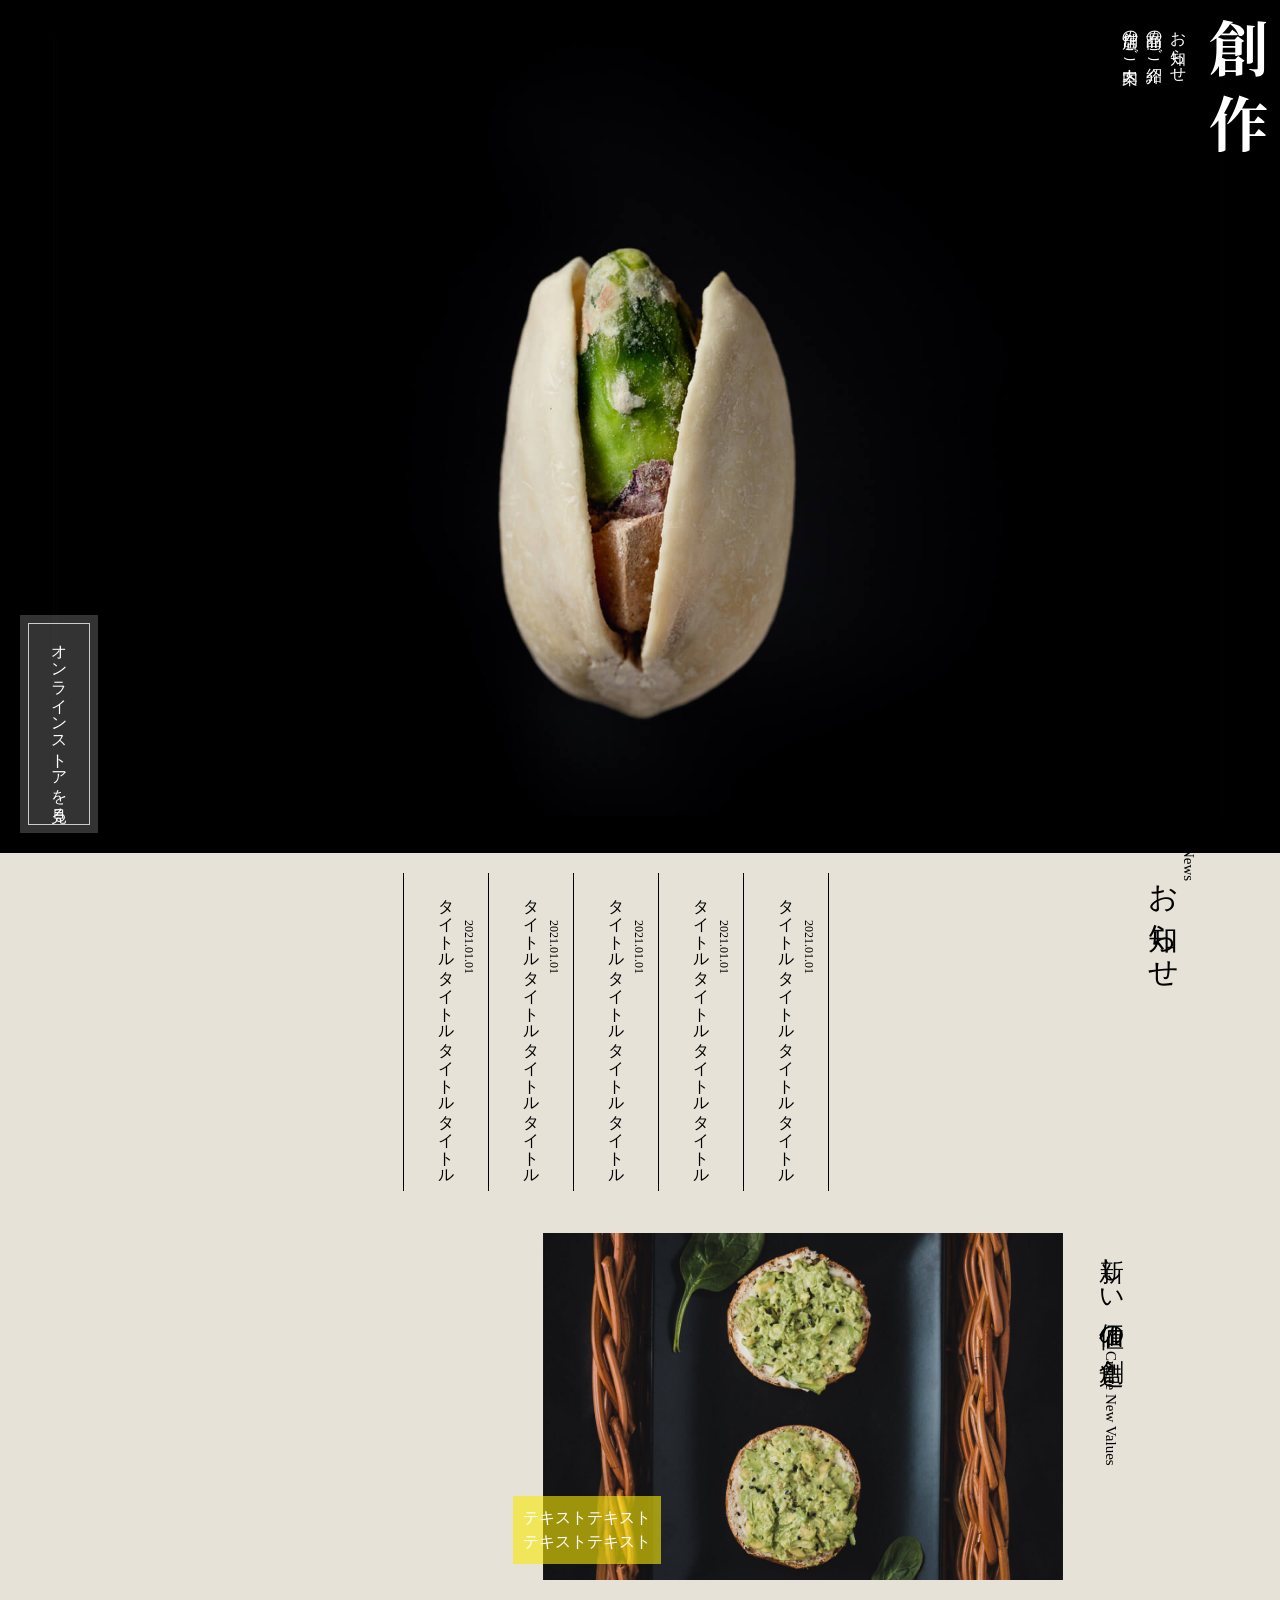
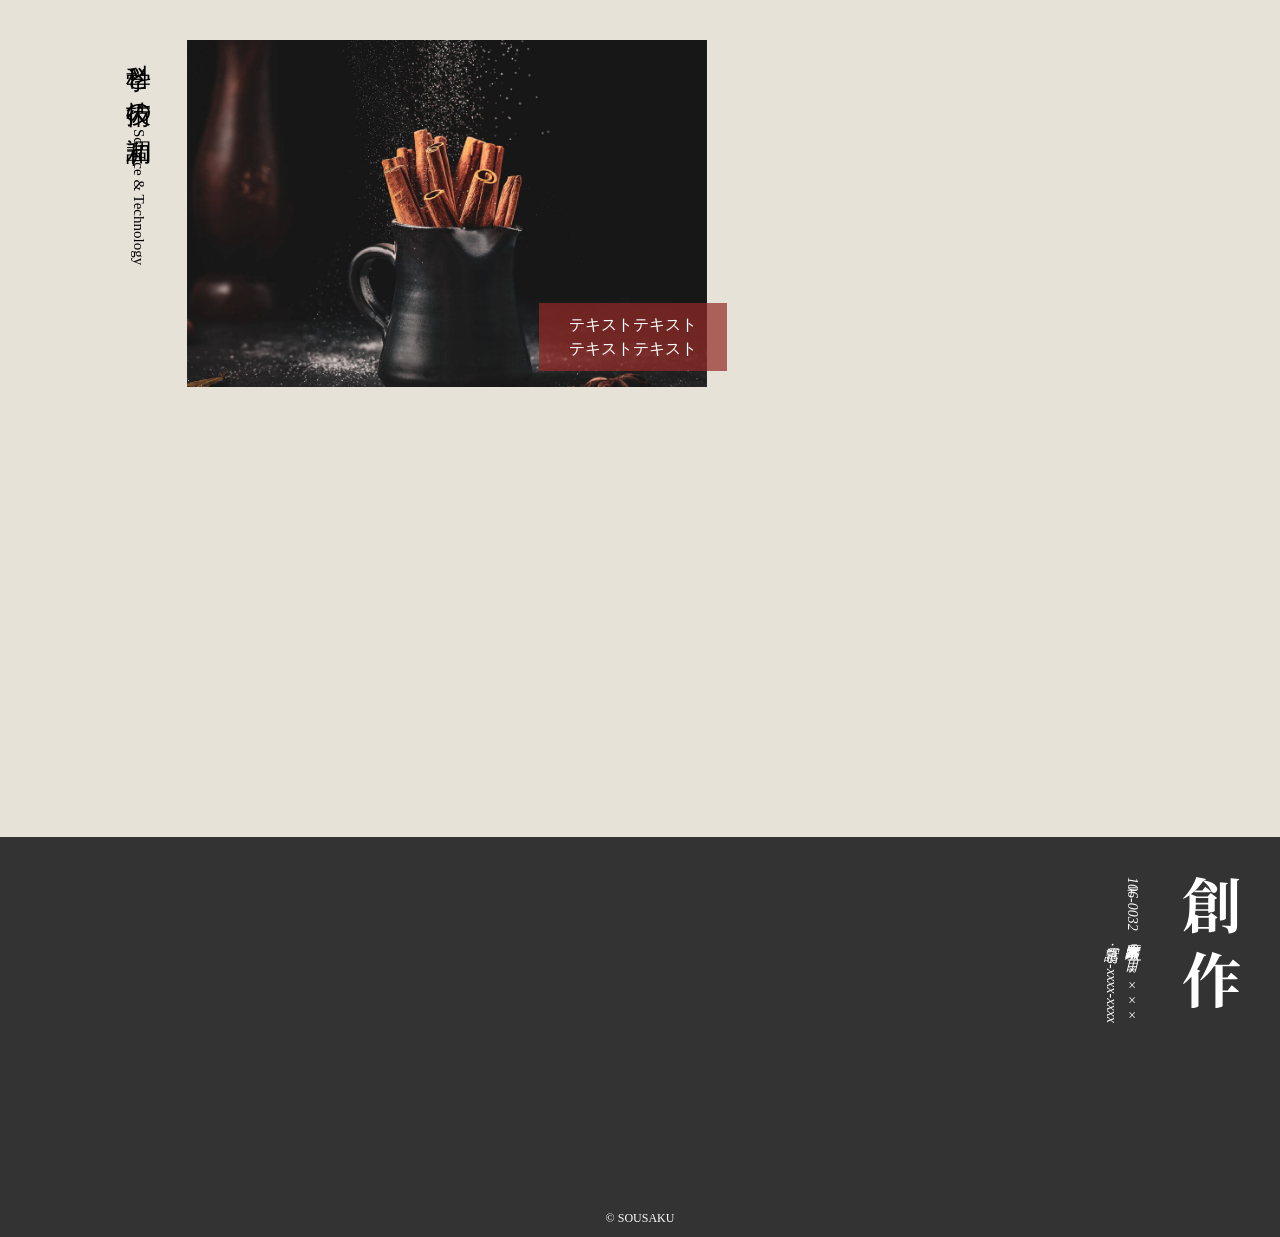
==== index.html @ 6a58b5ee "Update index.html" ====
<!DOCTYPE html>
<html lang="ja">
<head>
  <meta charset="UTF-8">
  <meta name="viewport" content="width=device-width, initial-scale=1.0">
  <title>創作</title>

  <link rel="stylesheet" href="https://rie-effort.github.io/engineer_practice3/style.css">
</head>
<body>
    <header id="header">
      <div class="header-img-wrapper">
  <img src="https://rie-effort.github.io/engineer_practice3/mainvisual-pc.jpg" alt="Main visual">
  <div class="onlinestore">
    <a href="#" target="_blank">オンラインストアを見る</a>
  </div>
</div>
  <div class="flex">
    <h1 class="container">
    <a href="#"><img src="https://rie-effort.github.io/engineer_practice3/logo.svg" alt="創作"></a>
  </h1>
  <nav id="nav">
    <ul>
    <li><a href="#news">お知らせ</a></li>
    <li><a href="#products">商品のご紹介</a></li>
    <li><a href="#stores">店舗のご案内</a></li>
  </ul>
  </nav>
</div>
</header>
<main>
  <section id="news">
    <h2 class="section-title">
      <span class="en">News</span>
      <span class="ja">お知らせ</span>
    </h2>
    <dl class="list">
      <div class="item">
      <dt>2021.01.01</dt>
      <dd>タイトルタイトルタイトルタイトル</dd>
    </div>
    <div class="item">
      <dt>2021.01.01</dt>
      <dd>タイトルタイトルタイトルタイトル</dd>
      </div>
      <div class="item">
      <dt>2021.01.01</dt>
      <dd>タイトルタイトルタイトルタイトル</dd>
    </div>
      <div class="item">
      <dt>2021.01.01</dt>
      <dd>タイトルタイトルタイトルタイトル</dd>
    </div>
      <div class="item">
      <dt>2021.01.01</dt>
      <dd>タイトルタイトルタイトルタイトル</dd>
    </div>
    </dl>
  </section>
  <section id="products1">
    <h2 class="section-title">
    <span class="ja">新しい価値の創造</span>
    <span class="en">Create New Values</span>
  </h2>
    <div class="img">
    <img src="https://rie-effort.github.io/engineer_practice3/products1.jpg" alt="products1">
    <div class="text-overlay">
    <p class="text">テキストテキスト<br>テキストテキスト</p>
  </div>
</div>
  </section>
  <section id="products2">
    <h2 class="section-title">
    <span class="ja">科学と技術の調和</span>
    <span class="en">Science & Technology</span>
    </h2>
    <div class="img">
      <img src="https://rie-effort.github.io/engineer_practice3/products2.jpg" alt="products2">
      <p class="text">テキストテキスト<br>テキストテキスト</p>
  </div>
  </section>
  <div id="map">
    <iframe src="https://www.google.com/maps/embed?pb=!1m18!1m12!1m3!1d3241.6831613967106!2d139.73286700102722!3d35.66017708010212!2m3!1f0!2f0!3f0!3m2!1i1024!2i768!4f13.1!3m3!1m2!1s0x60188b9c2ef8e6c3%3A0xff8de5eeddcd1e17!2z44CSMTA2LTAwMzIg5p2x5Lqs6YO95riv5Yy65YWt5pys5pyo77yV5LiB55uu!5e0!3m2!1sja!2sjp!4v1622980739129!5m2!1sja!2sjp" width="600" height="450" style="border:0;" allowfullscreen="" loading="lazy"></iframe>
  </div>
</main>
<footer id="footer">
  <div class="flex">
      <div class="footer-logo">
        <a href="/"><img src="https://rie-effort.github.io/engineer_practice3/logo.svg" alt="SOUSAKU ロゴ"></a>
      </div>
      <address class="info vertical-text">
        〒106-0032 東京都港区六本木５丁目×××××<br>
        電話：<a href="tel:03-xxxx-xxxx">03-xxxx-xxxx</a>
      </address>
  </div>
</div>
  <p class="copyright">&copy; SOUSAKU</p>
</footer>

</body>
</html>
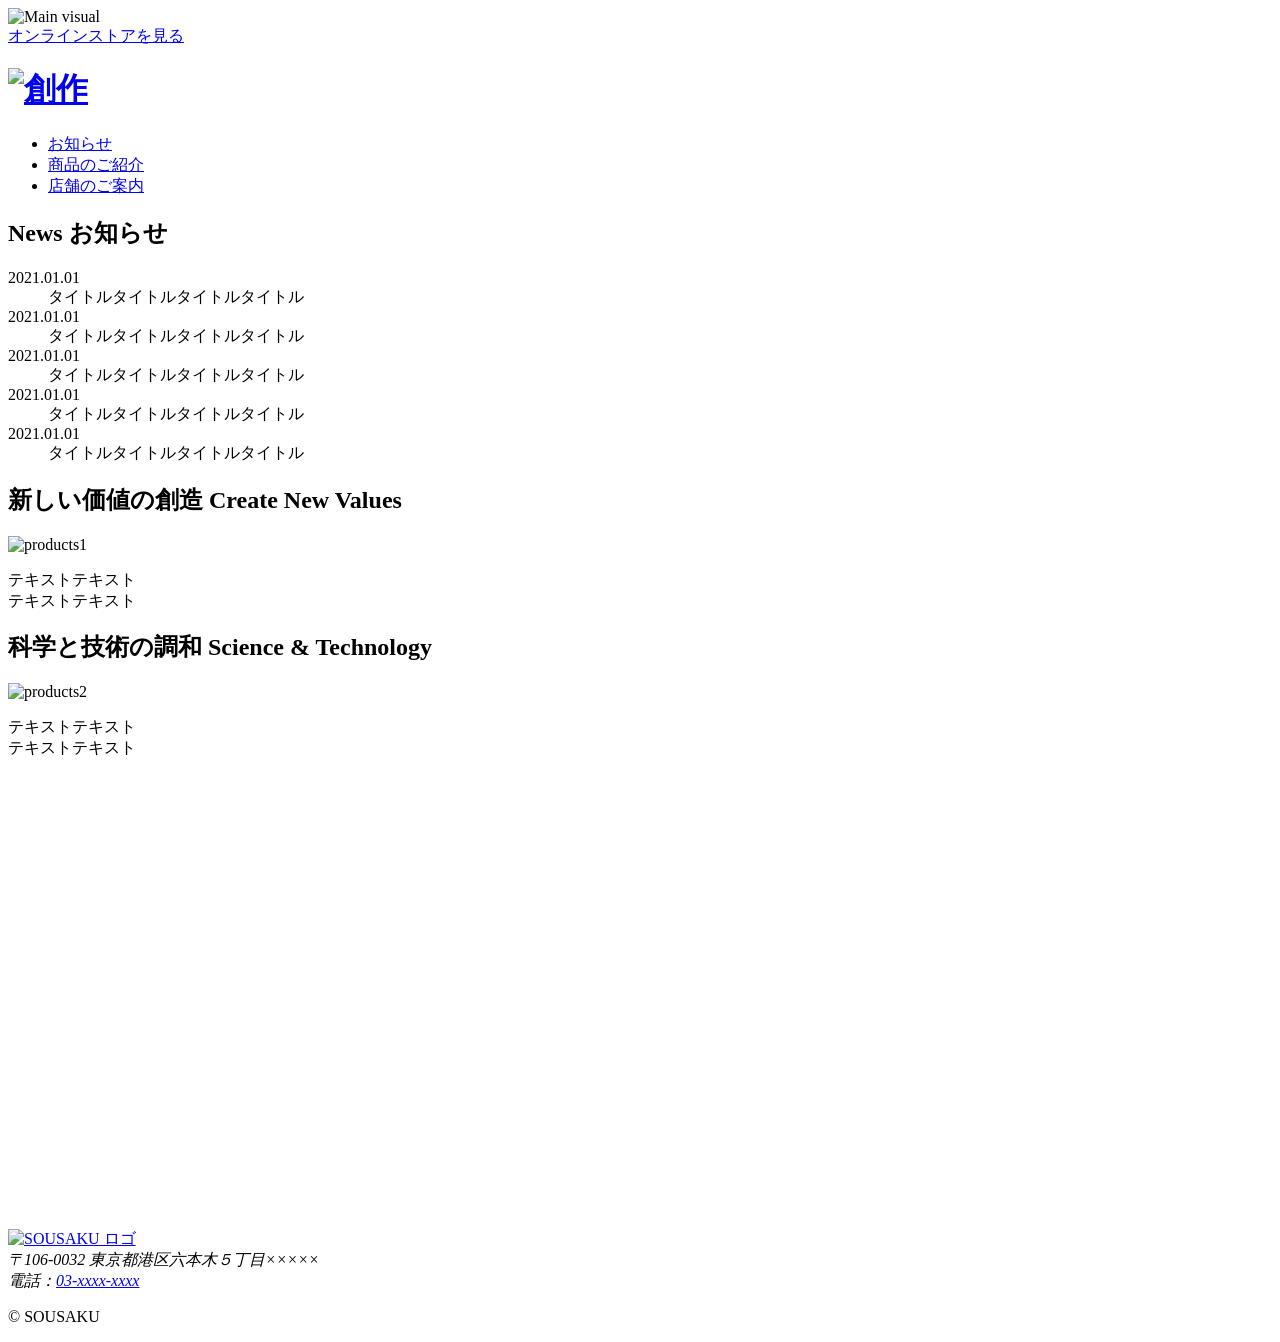
==== commit ced72d7f: "Update index.html" ====
--- a/index.html
+++ b/index.html
@@ -5,19 +5,19 @@
   <meta name="viewport" content="width=device-width, initial-scale=1.0">
   <title>創作</title>
 
-  <link rel="stylesheet" href="https://rie-effort.github.io/engineer_practice3/style.css">
+  <link rel="stylesheet" href="../css/style.css">
 </head>
 <body>
     <header id="header">
       <div class="header-img-wrapper">
-  <img src="https://rie-effort.github.io/engineer_practice3/mainvisual-pc.jpg" alt="Main visual">
+  <img src="../img/mainvisual-pc.jpg" alt="Main visual">
   <div class="onlinestore">
     <a href="#" target="_blank">オンラインストアを見る</a>
   </div>
 </div>
   <div class="flex">
     <h1 class="container">
-    <a href="#"><img src="https://rie-effort.github.io/engineer_practice3/logo.svg" alt="創作"></a>
+    <a href="#"><img src="../img/logo.svg" alt="創作"></a>
   </h1>
   <nav id="nav">
     <ul>
@@ -63,7 +63,7 @@
     <span class="en">Create New Values</span>
   </h2>
     <div class="img">
-    <img src="https://rie-effort.github.io/engineer_practice3/products1.jpg" alt="products1">
+    <img src="../img/products1.jpg" alt="products1">
     <div class="text-overlay">
     <p class="text">テキストテキスト<br>テキストテキスト</p>
   </div>
@@ -75,7 +75,7 @@
     <span class="en">Science & Technology</span>
     </h2>
     <div class="img">
-      <img src="https://rie-effort.github.io/engineer_practice3/products2.jpg" alt="products2">
+      <img src="../img/products2.jpg" alt="products2">
       <p class="text">テキストテキスト<br>テキストテキスト</p>
   </div>
   </section>
@@ -86,7 +86,7 @@
 <footer id="footer">
   <div class="flex">
       <div class="footer-logo">
-        <a href="/"><img src="https://rie-effort.github.io/engineer_practice3/logo.svg" alt="SOUSAKU ロゴ"></a>
+        <a href="/"><img src="../img/logo.svg" alt="SOUSAKU ロゴ"></a>
       </div>
       <address class="info vertical-text">
         〒106-0032 東京都港区六本木５丁目×××××<br>
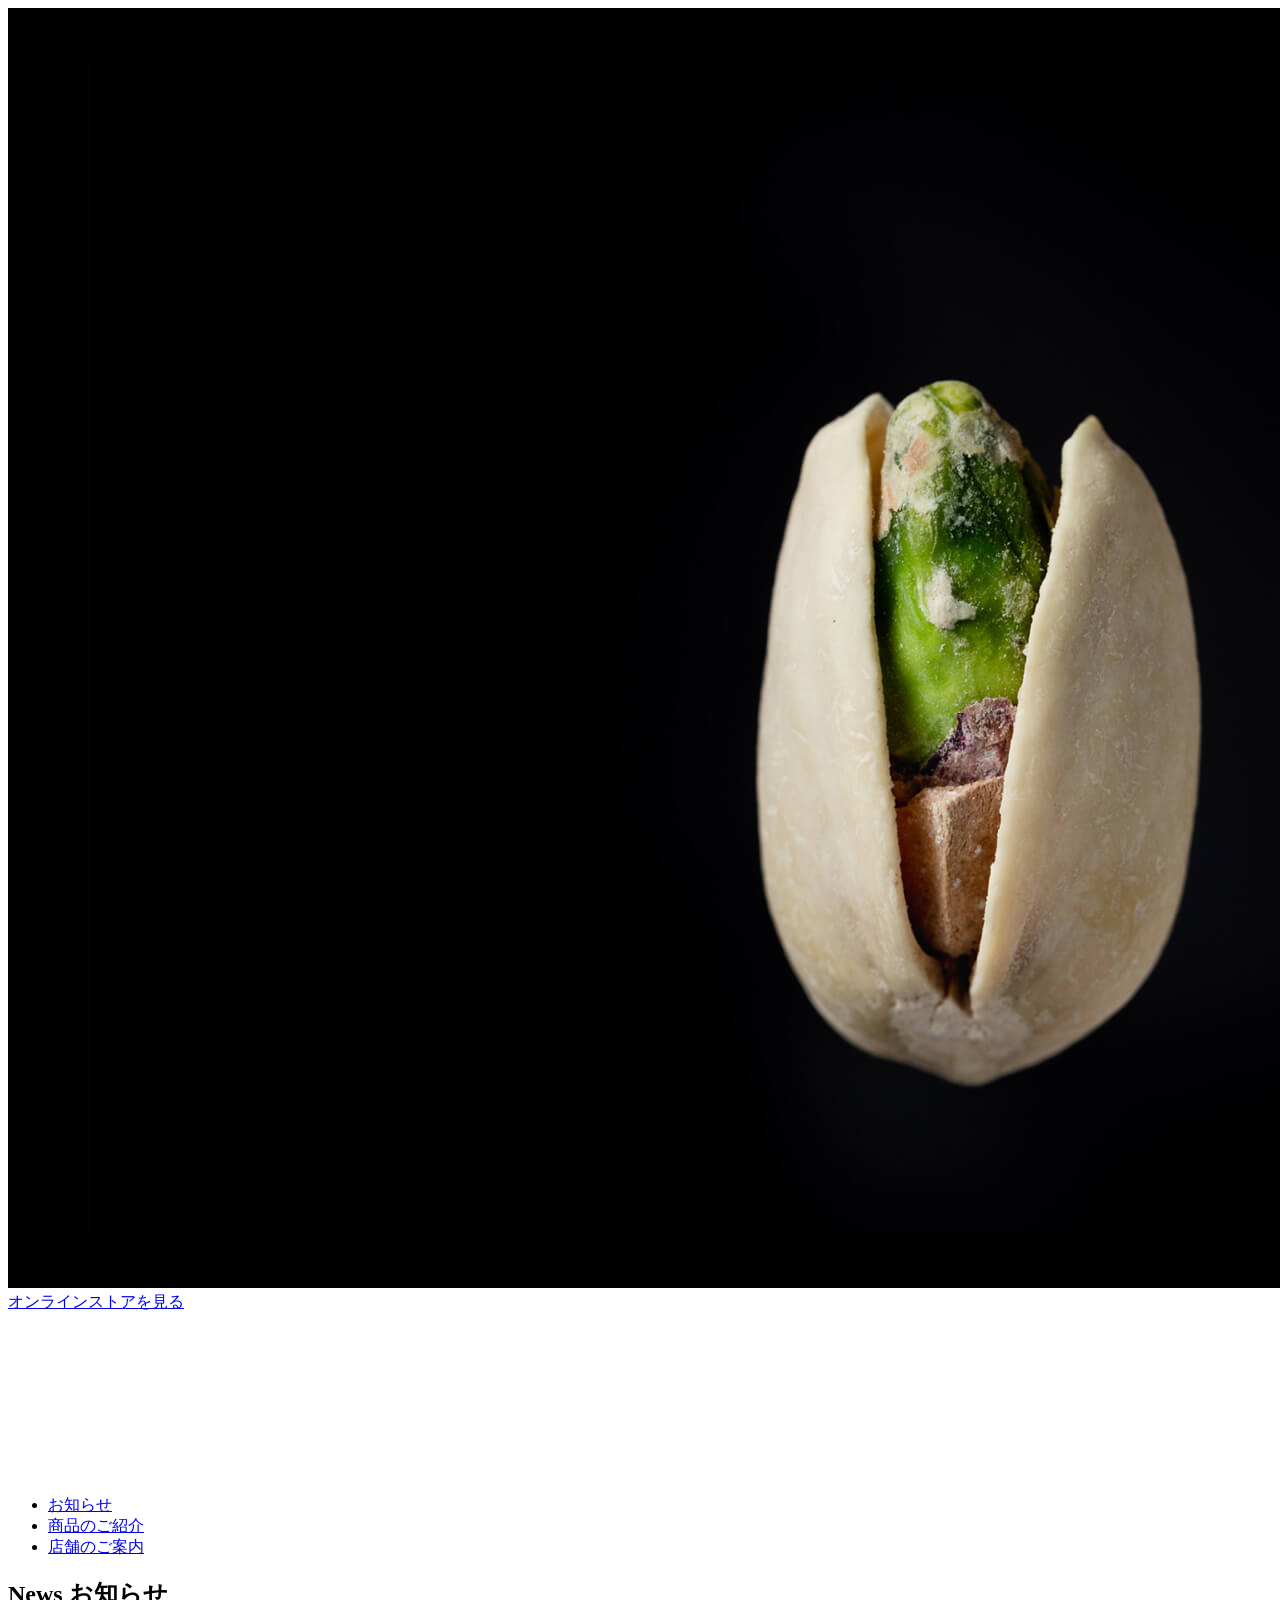
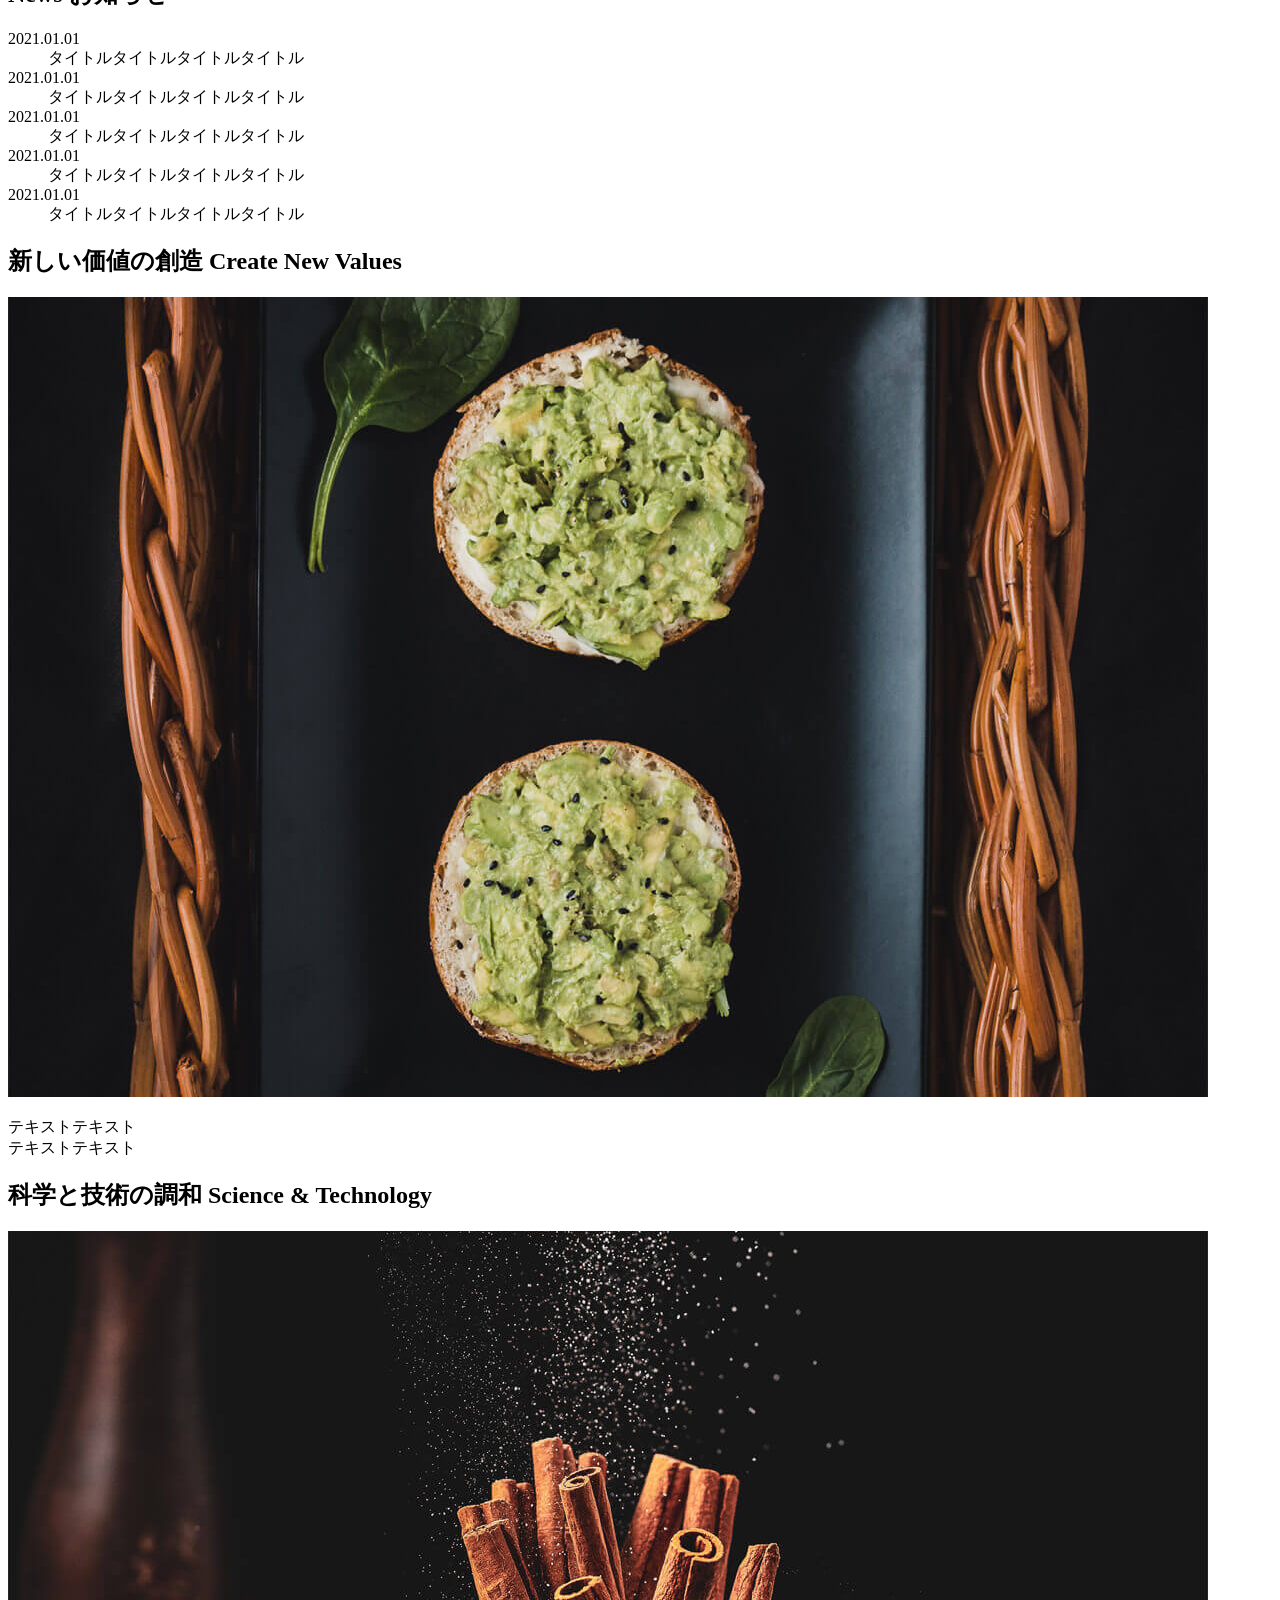
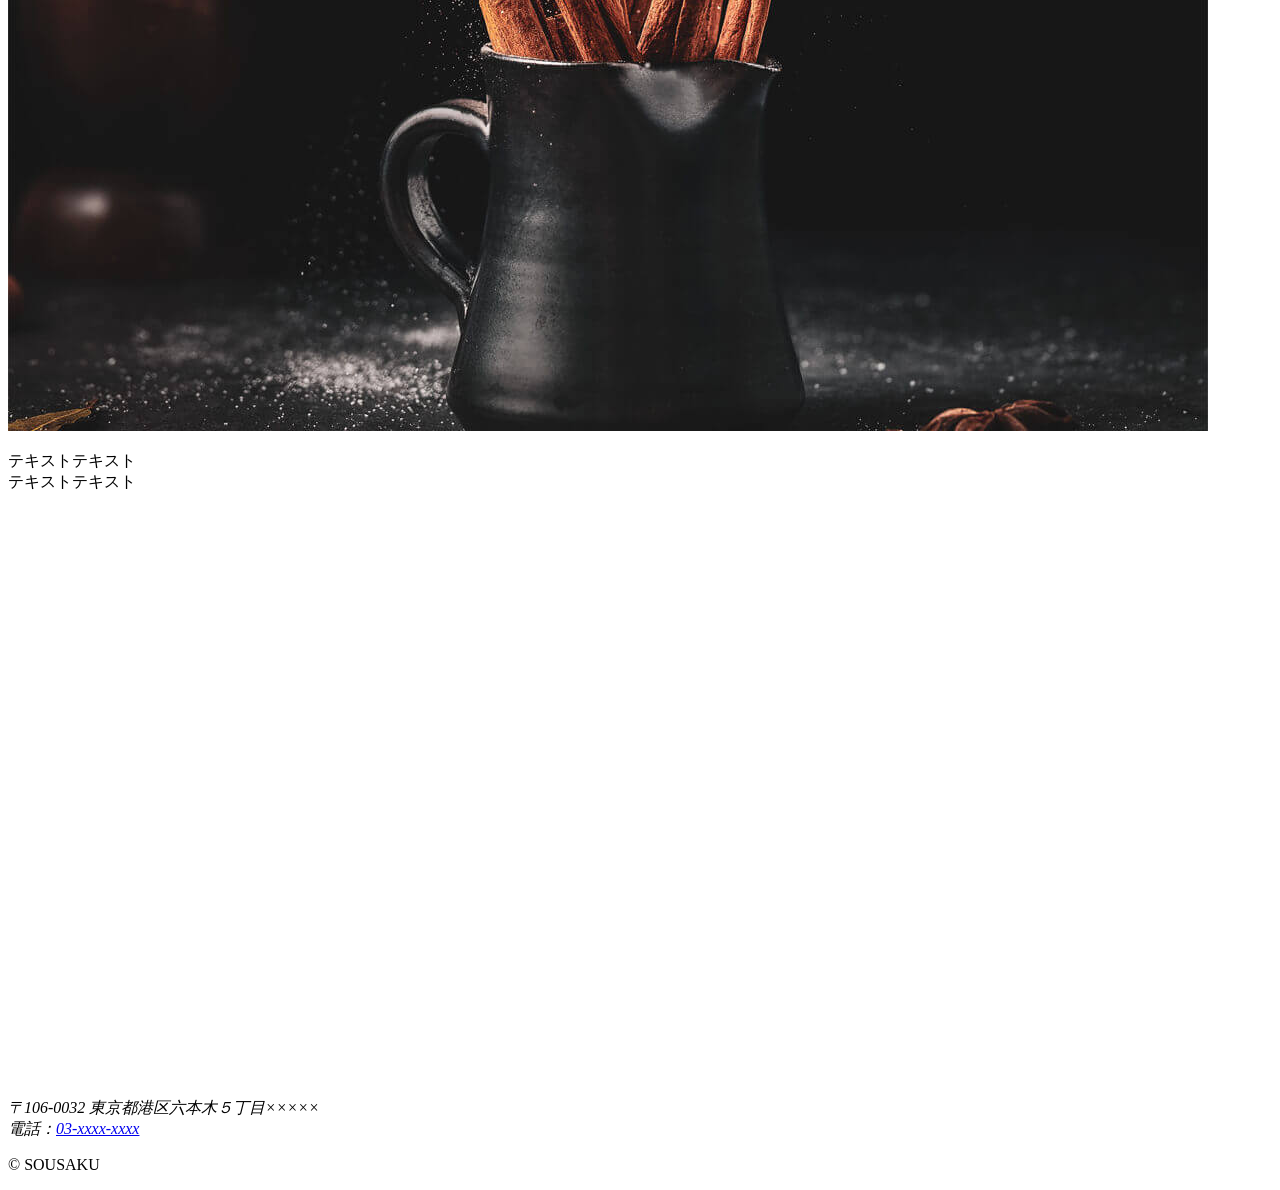
==== commit 6d37f6be: "Update index.html" ====
--- a/index.html
+++ b/index.html
@@ -5,19 +5,19 @@
   <meta name="viewport" content="width=device-width, initial-scale=1.0">
   <title>創作</title>
 
-  <link rel="stylesheet" href="../css/style.css">
+  <link rel="stylesheet" href="https://rie-effort.github.io/engineer_practice3/css/style.css">
 </head>
 <body>
     <header id="header">
       <div class="header-img-wrapper">
-  <img src="../img/mainvisual-pc.jpg" alt="Main visual">
+  <img src="https://rie-effort.github.io/engineer_practice3/mainvisual-pc.jpg" alt="Main visual">
   <div class="onlinestore">
     <a href="#" target="_blank">オンラインストアを見る</a>
   </div>
 </div>
   <div class="flex">
     <h1 class="container">
-    <a href="#"><img src="../img/logo.svg" alt="創作"></a>
+    <a href="#"><img src="https://rie-effort.github.io/engineer_practice3/logo.svg" alt="創作"></a>
   </h1>
   <nav id="nav">
     <ul>
@@ -63,7 +63,7 @@
     <span class="en">Create New Values</span>
   </h2>
     <div class="img">
-    <img src="../img/products1.jpg" alt="products1">
+    <img src="https://rie-effort.github.io/engineer_practice3/products1.jpg" alt="products1">
     <div class="text-overlay">
     <p class="text">テキストテキスト<br>テキストテキスト</p>
   </div>
@@ -75,7 +75,7 @@
     <span class="en">Science & Technology</span>
     </h2>
     <div class="img">
-      <img src="../img/products2.jpg" alt="products2">
+      <img src="https://rie-effort.github.io/engineer_practice3/products2.jpg" alt="products2">
       <p class="text">テキストテキスト<br>テキストテキスト</p>
   </div>
   </section>
@@ -86,7 +86,7 @@
 <footer id="footer">
   <div class="flex">
       <div class="footer-logo">
-        <a href="/"><img src="../img/logo.svg" alt="SOUSAKU ロゴ"></a>
+        <a href="/"><img src="https://rie-effort.github.io/engineer_practice3/logo.svg" alt="SOUSAKU ロゴ"></a>
       </div>
       <address class="info vertical-text">
         〒106-0032 東京都港区六本木５丁目×××××<br>
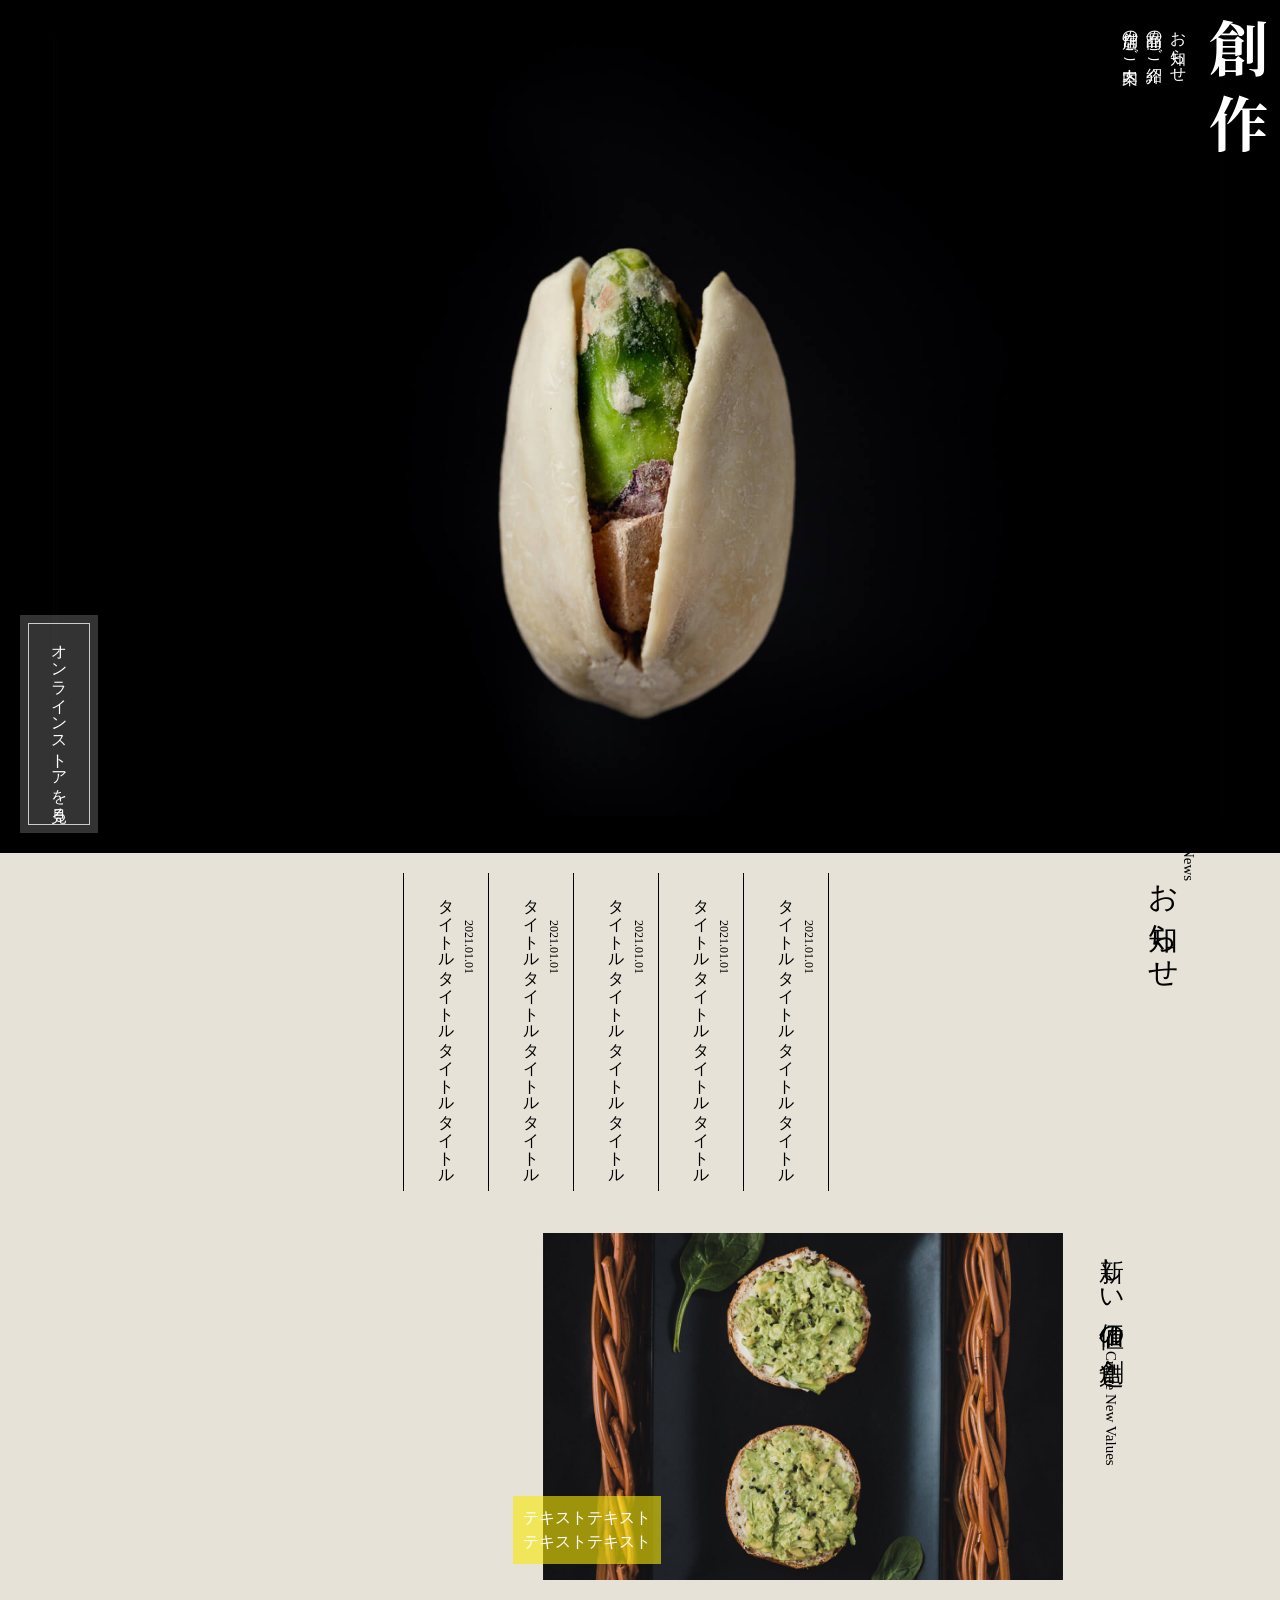
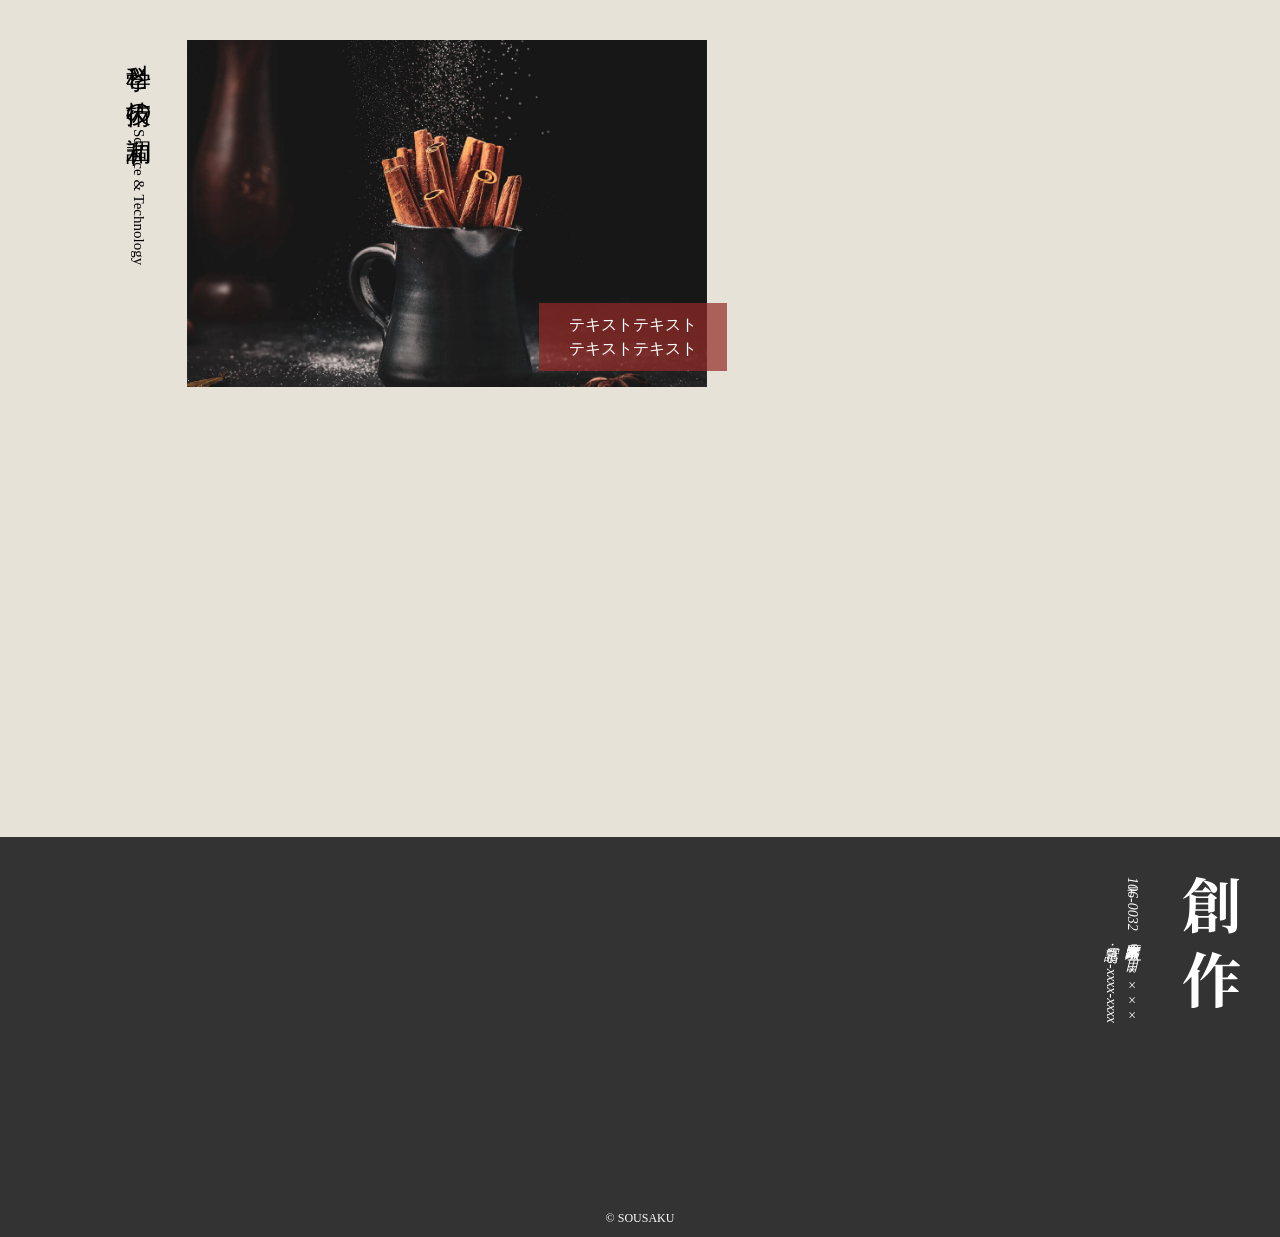
==== commit 7c2aeffe: "Update index.html" ====
--- a/index.html
+++ b/index.html
@@ -5,7 +5,7 @@
   <meta name="viewport" content="width=device-width, initial-scale=1.0">
   <title>創作</title>
 
-  <link rel="stylesheet" href="https://rie-effort.github.io/engineer_practice3/css/style.css">
+  <link rel="stylesheet" href="https://rie-effort.github.io/engineer_practice3/style.css">
 </head>
 <body>
     <header id="header">
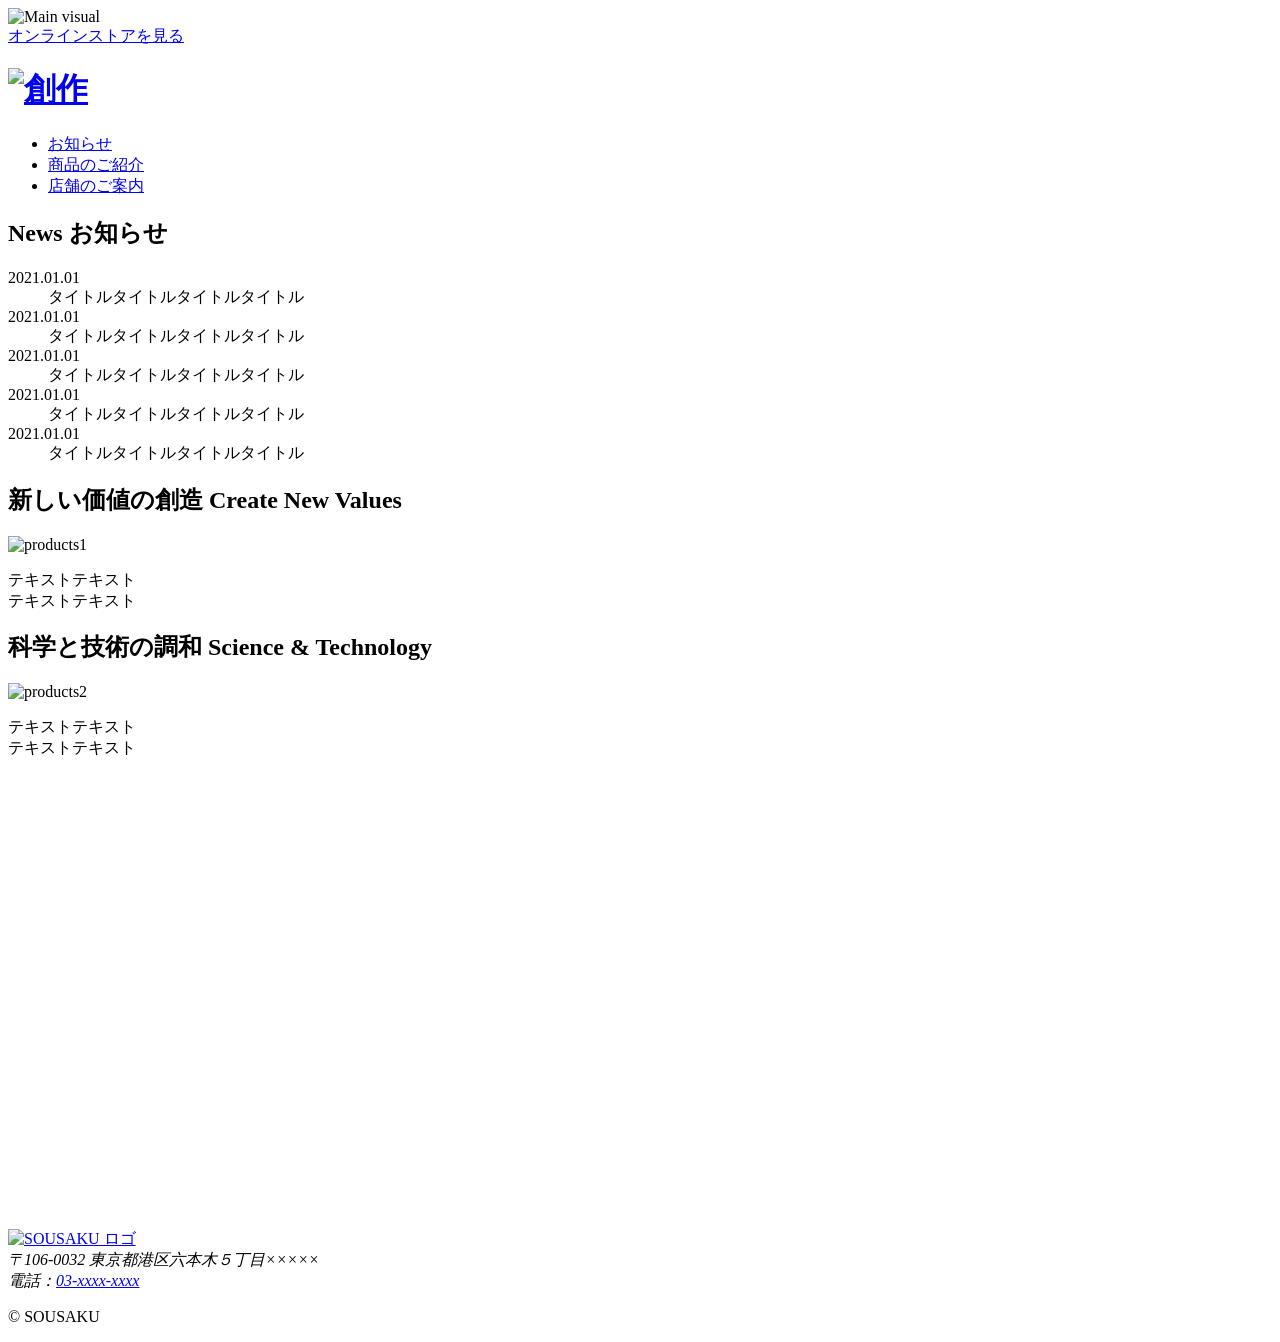
==== commit 3b5420f9: "Update index.html" ====
--- a/index.html
+++ b/index.html
@@ -5,19 +5,19 @@
   <meta name="viewport" content="width=device-width, initial-scale=1.0">
   <title>創作</title>
 
-  <link rel="stylesheet" href="https://rie-effort.github.io/engineer_practice3/style.css">
+  <link rel="stylesheet" href="../css/style.css">
 </head>
 <body>
     <header id="header">
       <div class="header-img-wrapper">
-  <img src="https://rie-effort.github.io/engineer_practice3/mainvisual-pc.jpg" alt="Main visual">
+  <img src="../img/mainvisual-pc.jpg" alt="Main visual">
   <div class="onlinestore">
     <a href="#" target="_blank">オンラインストアを見る</a>
   </div>
 </div>
   <div class="flex">
     <h1 class="container">
-    <a href="#"><img src="https://rie-effort.github.io/engineer_practice3/logo.svg" alt="創作"></a>
+    <a href="#"><img src="../img/logo.svg" alt="創作"></a>
   </h1>
   <nav id="nav">
     <ul>
@@ -63,7 +63,7 @@
     <span class="en">Create New Values</span>
   </h2>
     <div class="img">
-    <img src="https://rie-effort.github.io/engineer_practice3/products1.jpg" alt="products1">
+    <img src="../img/products1.jpg" alt="products1">
     <div class="text-overlay">
     <p class="text">テキストテキスト<br>テキストテキスト</p>
   </div>
@@ -75,7 +75,7 @@
     <span class="en">Science & Technology</span>
     </h2>
     <div class="img">
-      <img src="https://rie-effort.github.io/engineer_practice3/products2.jpg" alt="products2">
+      <img src="../img/products2.jpg" alt="products2">
       <p class="text">テキストテキスト<br>テキストテキスト</p>
   </div>
   </section>
@@ -86,9 +86,9 @@
 <footer id="footer">
   <div class="flex">
       <div class="footer-logo">
-        <a href="/"><img src="https://rie-effort.github.io/engineer_practice3/logo.svg" alt="SOUSAKU ロゴ"></a>
+        <a href="/"><img src="../img/logo.svg" alt="SOUSAKU ロゴ"></a>
       </div>
-      <address class="info vertical-text">
+      <address class="info">
         〒106-0032 東京都港区六本木５丁目×××××<br>
         電話：<a href="tel:03-xxxx-xxxx">03-xxxx-xxxx</a>
       </address>
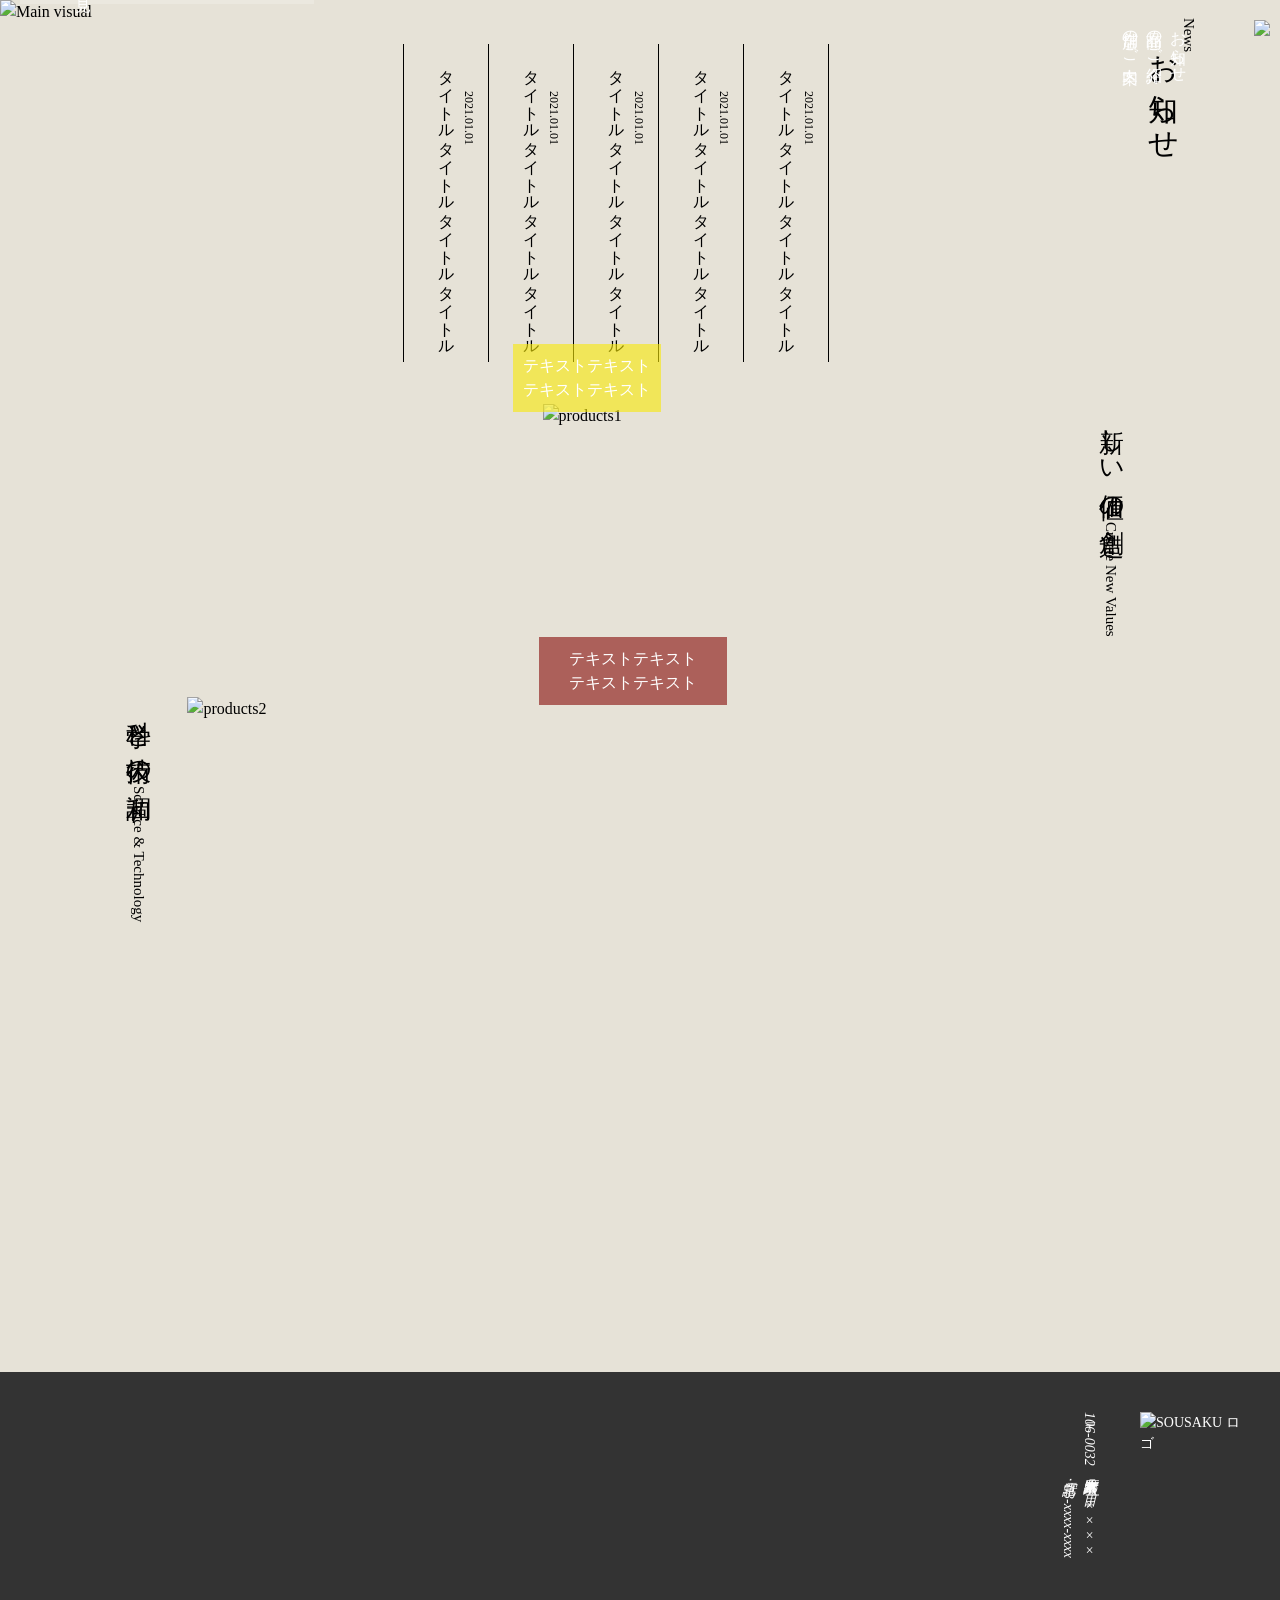
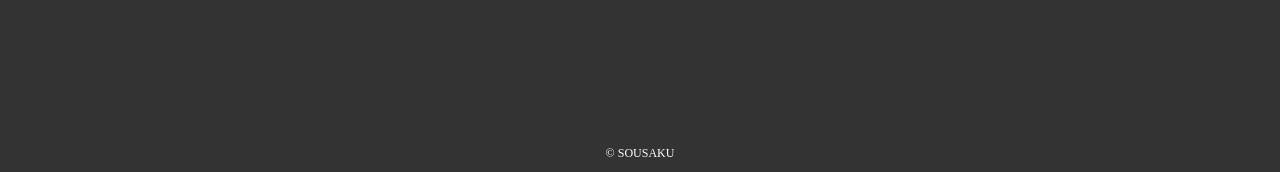
==== commit 8b4475fe: "Update index.html" ====
--- a/index.html
+++ b/index.html
@@ -5,7 +5,7 @@
   <meta name="viewport" content="width=device-width, initial-scale=1.0">
   <title>創作</title>
 
-  <link rel="stylesheet" href="../css/style.css">
+  <link rel="stylesheet" href="https://rie-effort.github.io/engineer_practice3/style.css">
 </head>
 <body>
     <header id="header">
@@ -17,7 +17,7 @@
 </div>
   <div class="flex">
     <h1 class="container">
-    <a href="#"><img src="../img/logo.svg" alt="創作"></a>
+    <a href="#"><img src="https://rie-effort.github.io/engineer_practice3/img/logo.svg" alt="創作"></a>
   </h1>
   <nav id="nav">
     <ul>
@@ -63,7 +63,7 @@
     <span class="en">Create New Values</span>
   </h2>
     <div class="img">
-    <img src="../img/products1.jpg" alt="products1">
+    <img src="https://rie-effort.github.io/engineer_practice3/img/products1.jpg" alt="products1">
     <div class="text-overlay">
     <p class="text">テキストテキスト<br>テキストテキスト</p>
   </div>
@@ -75,7 +75,7 @@
     <span class="en">Science & Technology</span>
     </h2>
     <div class="img">
-      <img src="../img/products2.jpg" alt="products2">
+      <img src="https://rie-effort.github.io/engineer_practice3/img/products2.jpg" alt="products2">
       <p class="text">テキストテキスト<br>テキストテキスト</p>
   </div>
   </section>
@@ -86,7 +86,7 @@
 <footer id="footer">
   <div class="flex">
       <div class="footer-logo">
-        <a href="/"><img src="../img/logo.svg" alt="SOUSAKU ロゴ"></a>
+        <a href="/"><img src="https://rie-effort.github.io/engineer_practice3/img/logo.svg" alt="SOUSAKU ロゴ"></a>
       </div>
       <address class="info">
         〒106-0032 東京都港区六本木５丁目×××××<br>
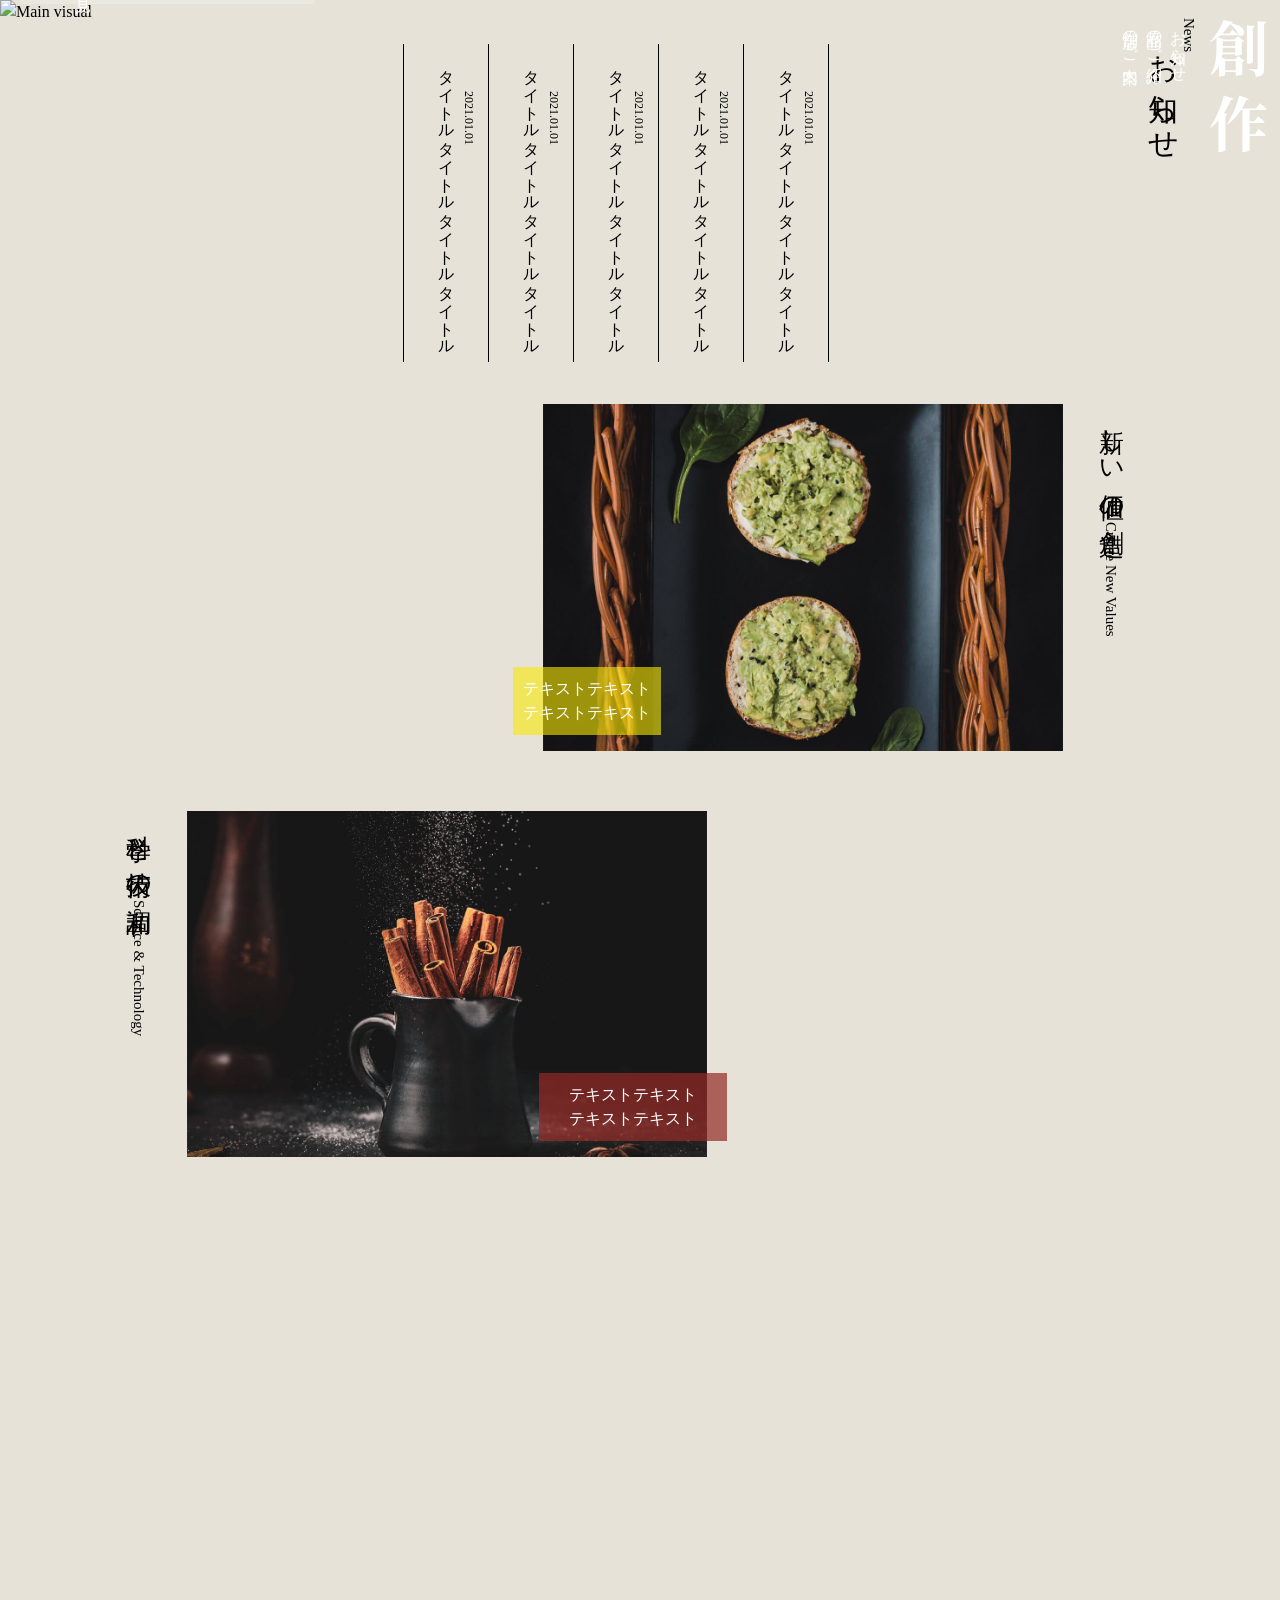
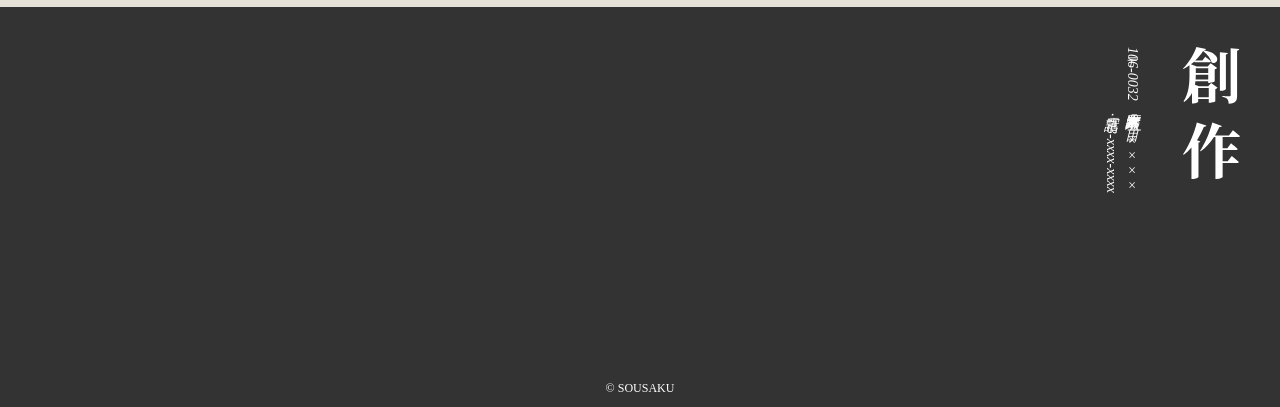
==== commit d0e37565: "Update index.html" ====
--- a/index.html
+++ b/index.html
@@ -17,7 +17,7 @@
 </div>
   <div class="flex">
     <h1 class="container">
-    <a href="#"><img src="https://rie-effort.github.io/engineer_practice3/img/logo.svg" alt="創作"></a>
+    <a href="#"><img src="https://rie-effort.github.io/engineer_practice3/logo.svg" alt="創作"></a>
   </h1>
   <nav id="nav">
     <ul>
@@ -63,7 +63,7 @@
     <span class="en">Create New Values</span>
   </h2>
     <div class="img">
-    <img src="https://rie-effort.github.io/engineer_practice3/img/products1.jpg" alt="products1">
+    <img src="https://rie-effort.github.io/engineer_practice3/products1.jpg" alt="products1">
     <div class="text-overlay">
     <p class="text">テキストテキスト<br>テキストテキスト</p>
   </div>
@@ -75,7 +75,7 @@
     <span class="en">Science & Technology</span>
     </h2>
     <div class="img">
-      <img src="https://rie-effort.github.io/engineer_practice3/img/products2.jpg" alt="products2">
+      <img src="https://rie-effort.github.io/engineer_practice3/products2.jpg" alt="products2">
       <p class="text">テキストテキスト<br>テキストテキスト</p>
   </div>
   </section>
@@ -86,7 +86,7 @@
 <footer id="footer">
   <div class="flex">
       <div class="footer-logo">
-        <a href="/"><img src="https://rie-effort.github.io/engineer_practice3/img/logo.svg" alt="SOUSAKU ロゴ"></a>
+        <a href="/"><img src="https://rie-effort.github.io/engineer_practice3/logo.svg" alt="SOUSAKU ロゴ"></a>
       </div>
       <address class="info">
         〒106-0032 東京都港区六本木５丁目×××××<br>
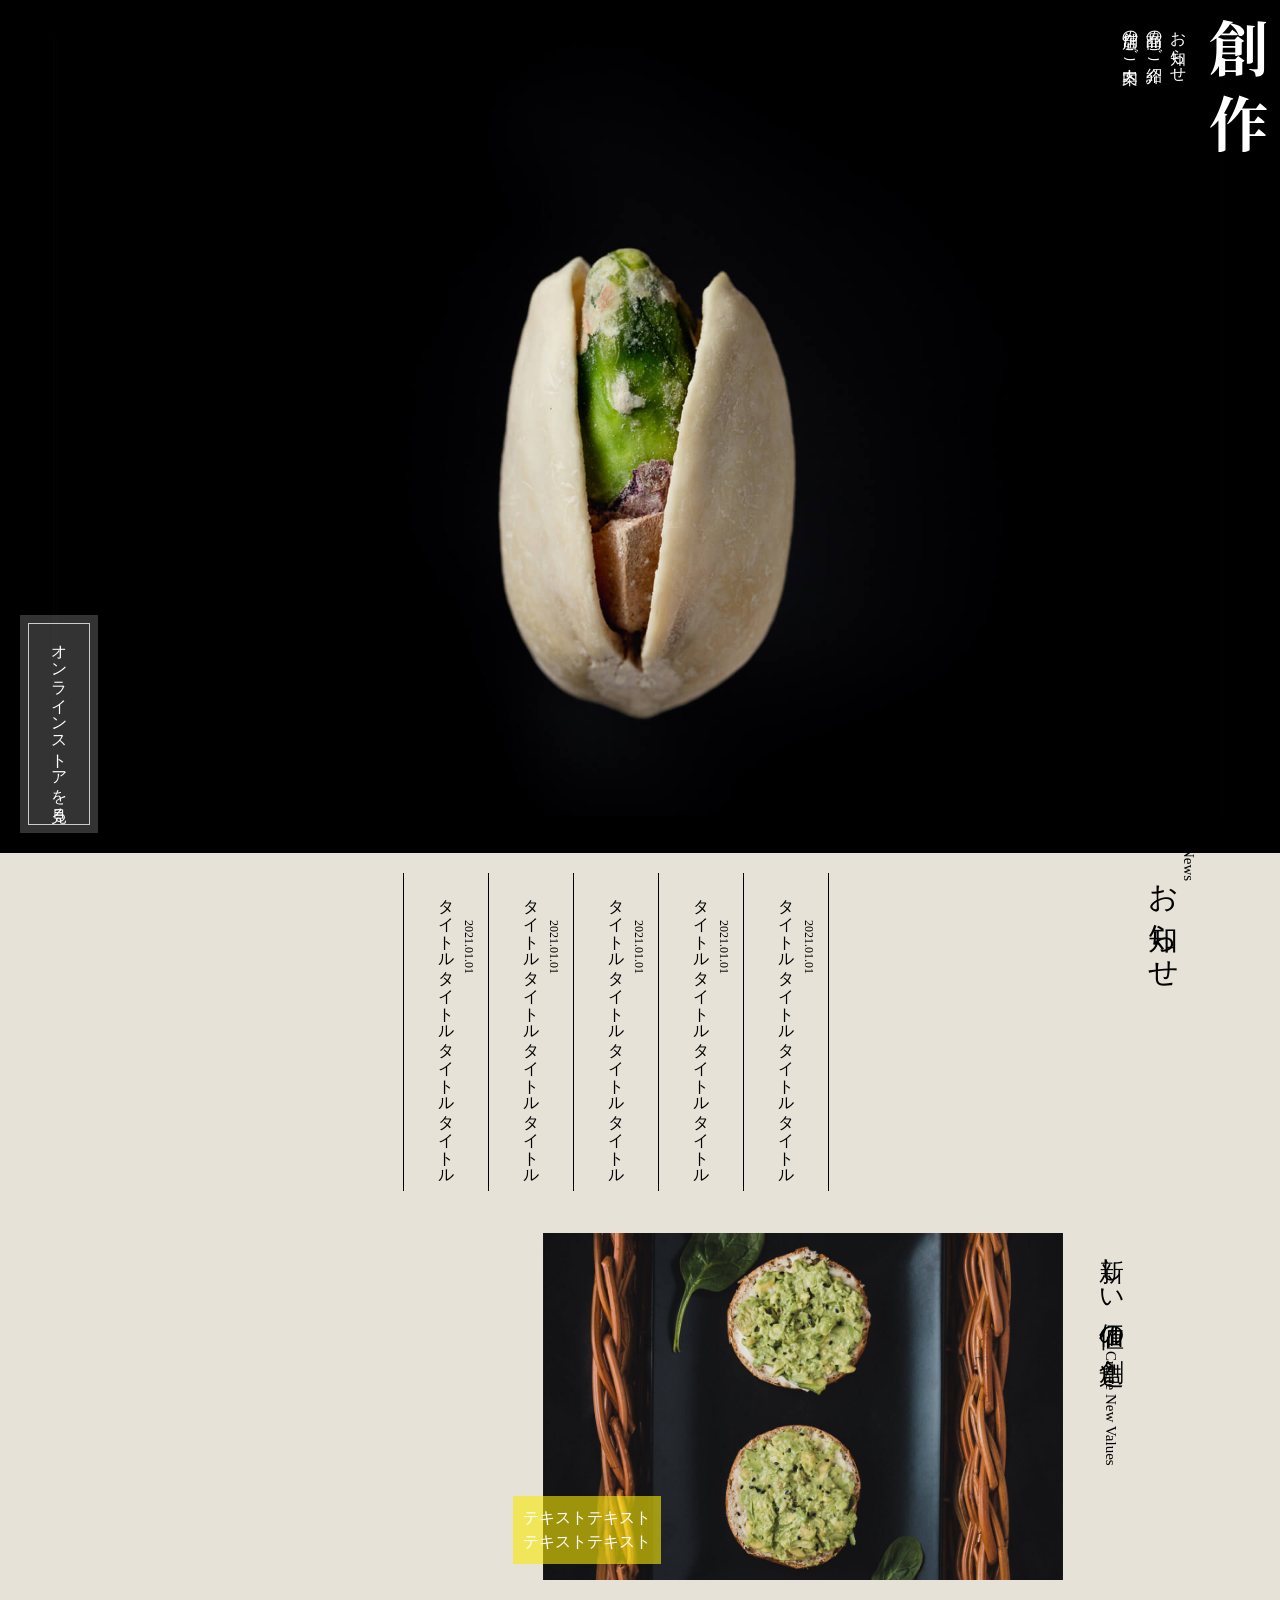
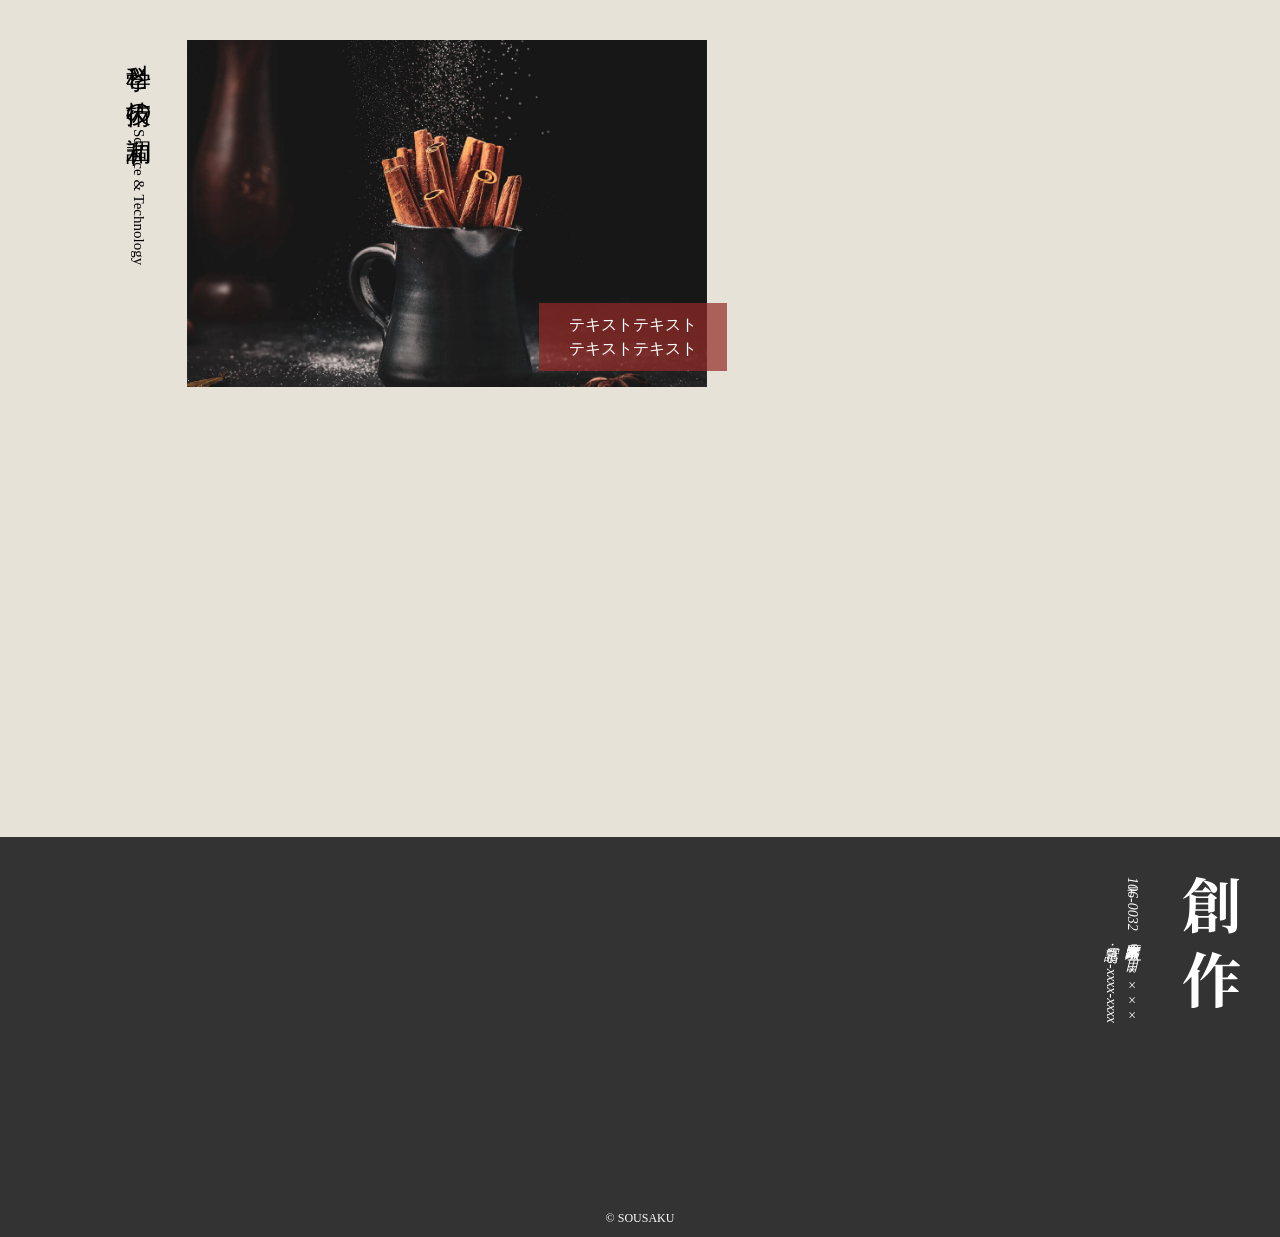
==== commit eab312af: "Update index.html" ====
--- a/index.html
+++ b/index.html
@@ -10,7 +10,7 @@
 <body>
     <header id="header">
       <div class="header-img-wrapper">
-  <img src="../img/mainvisual-pc.jpg" alt="Main visual">
+  <img src="https://rie-effort.github.io/engineer_practice3/mainvisual-pc.jpg" alt="Main visual">
   <div class="onlinestore">
     <a href="#" target="_blank">オンラインストアを見る</a>
   </div>
